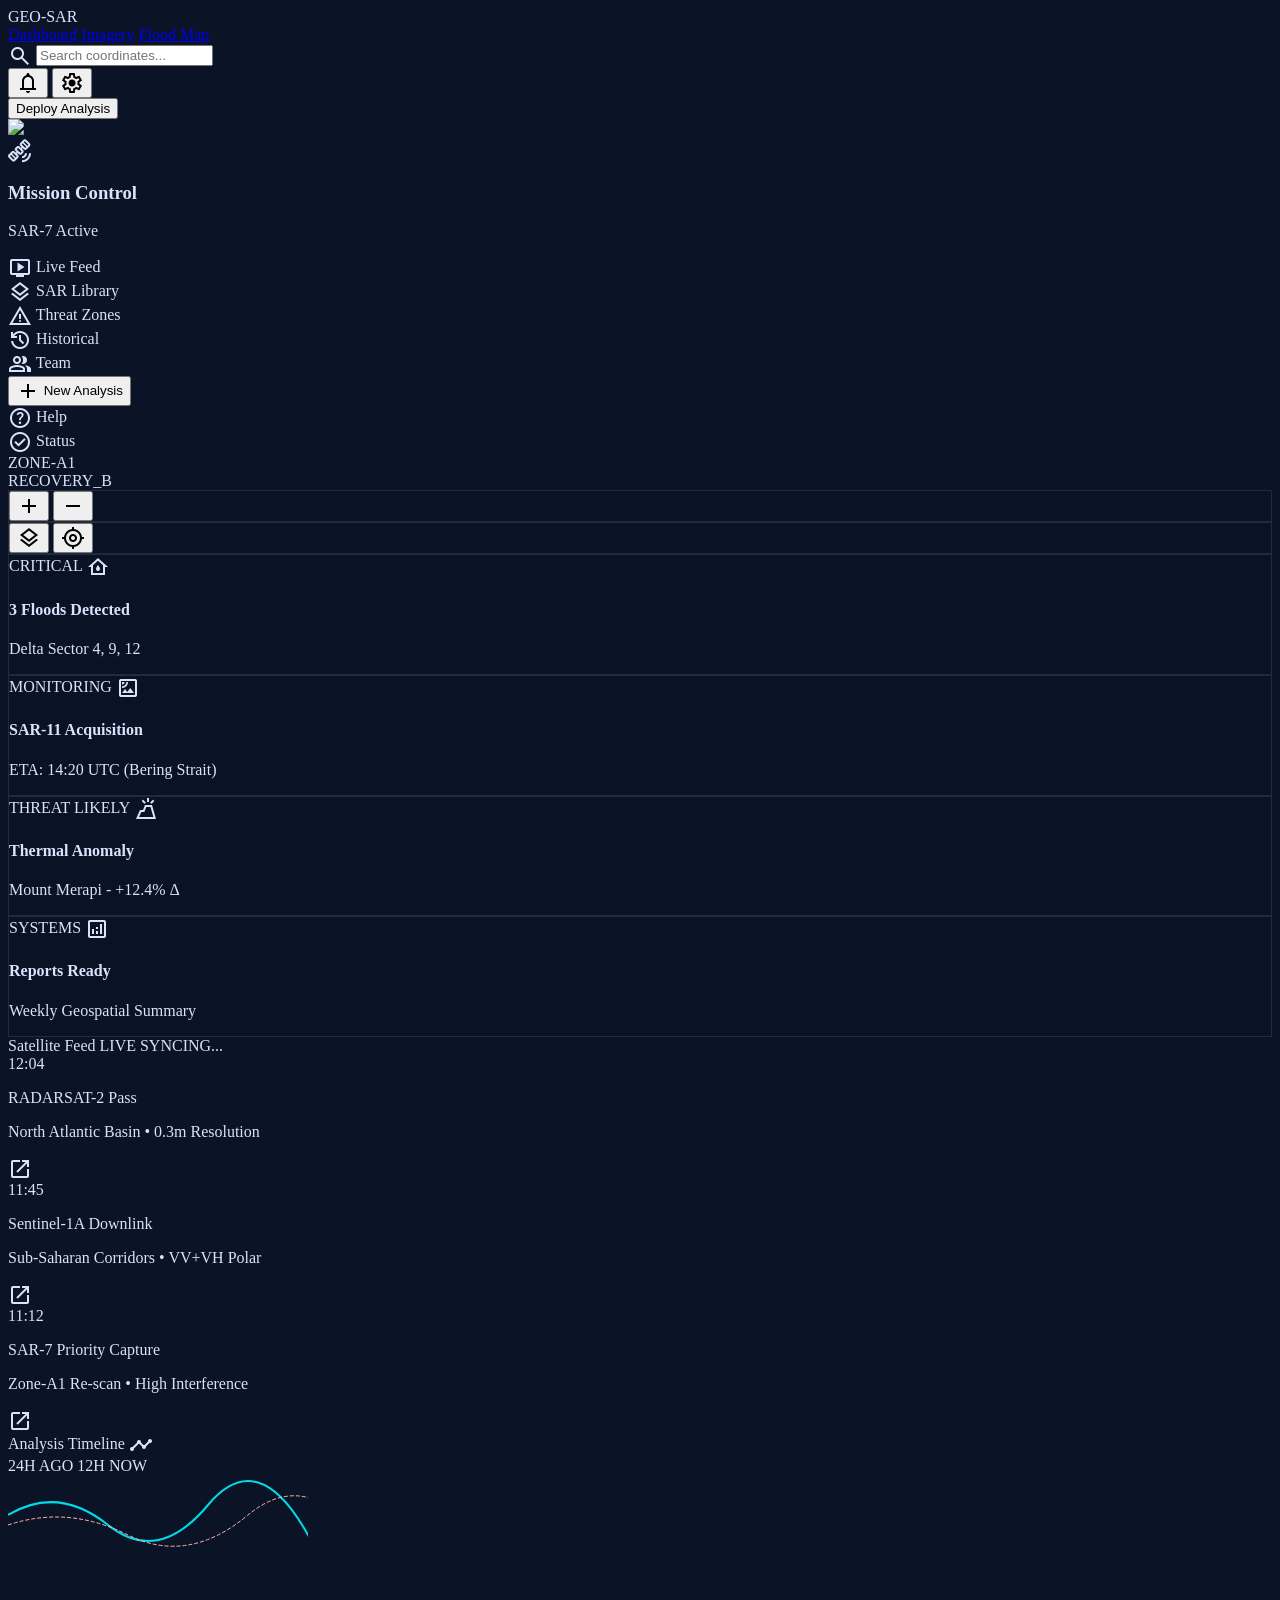
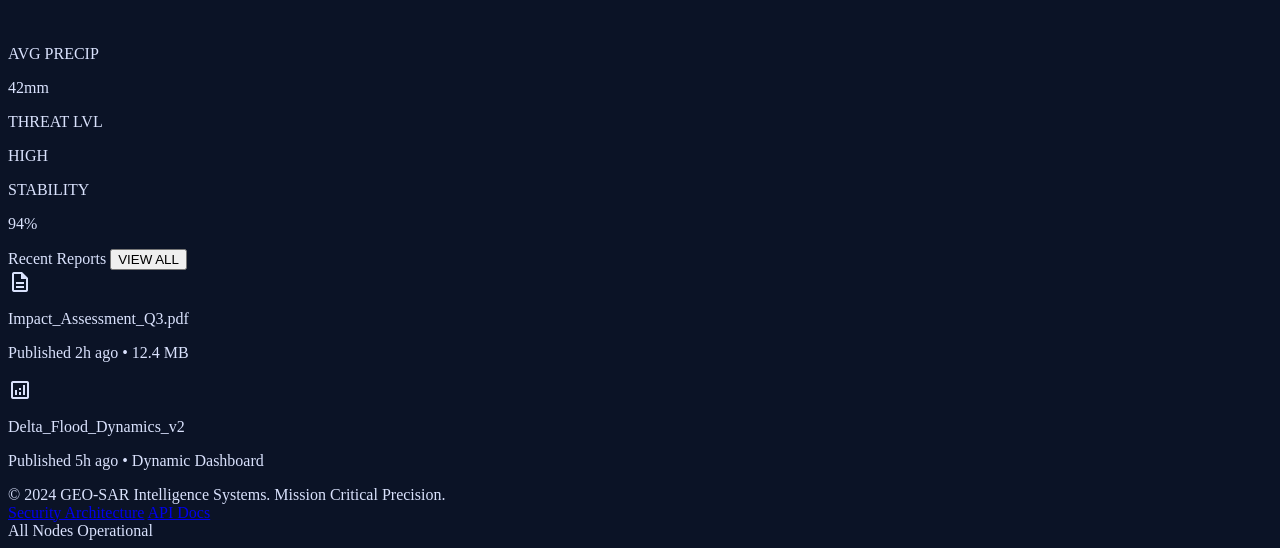
==== app/templates/dashboard.html @ bca03361 "frontend updated" ====
<!DOCTYPE html>

<html class="dark" lang="en"><head>
<meta charset="utf-8"/>
<meta content="width=device-width, initial-scale=1.0" name="viewport"/>
<title>GEO-SAR Intelligence Systems | Dashboard</title>
<script src="https://cdn.tailwindcss.com?plugins=forms,container-queries"></script>
<link href="https://fonts.googleapis.com/css2?family=Hanken+Grotesk:wght@400;500;600;700;800&amp;family=JetBrains+Mono:wght@400;500&amp;display=swap" rel="stylesheet"/>
<link href="https://fonts.googleapis.com/css2?family=Material+Symbols+Outlined:wght,FILL@100..700,0..1&amp;display=swap" rel="stylesheet"/>
<link href="https://fonts.googleapis.com/css2?family=Material+Symbols+Outlined:wght,FILL@100..700,0..1&amp;display=swap" rel="stylesheet"/>
<!-- Tailwind Configuration -->
<script id="tailwind-config">
      tailwind.config = {
        darkMode: "class",
        theme: {
          extend: {
            "colors": {
                    "surface-container-lowest": "#060e20",
                    "surface": "#0b1326",
                    "inverse-on-surface": "#283044",
                    "surface-container-high": "#222a3d",
                    "on-tertiary-container": "#9d4300",
                    "on-error": "#690005",
                    "tertiary-fixed": "#ffdbca",
                    "on-secondary-fixed": "#00201c",
                    "on-primary-fixed-variant": "#004f54",
                    "surface-container-highest": "#2d3449",
                    "outline-variant": "#3b494b",
                    "on-tertiary-fixed": "#341100",
                    "error": "#ffb4ab",
                    "on-background": "#dae2fd",
                    "error-container": "#93000a",
                    "secondary": "#4fdbc8",
                    "on-tertiary-fixed-variant": "#783200",
                    "on-secondary-fixed-variant": "#005048",
                    "primary-container": "#00f0ff",
                    "surface-tint": "#00dbe9",
                    "inverse-surface": "#dae2fd",
                    "tertiary-fixed-dim": "#ffb690",
                    "inverse-primary": "#006970",
                    "on-error-container": "#ffdad6",
                    "on-primary-container": "#006970",
                    "surface-container": "#171f33",
                    "outline": "#849495",
                    "on-secondary": "#003731",
                    "on-surface": "#dae2fd",
                    "on-primary": "#00363a",
                    "tertiary-container": "#ffcfb8",
                    "surface-container-low": "#131b2e",
                    "primary-fixed-dim": "#00dbe9",
                    "on-tertiary": "#552100",
                    "secondary-container": "#04b4a2",
                    "background": "#0b1326",
                    "primary": "#dbfcff",
                    "secondary-fixed-dim": "#4fdbc8",
                    "on-secondary-container": "#003f38",
                    "surface-dim": "#0b1326",
                    "on-surface-variant": "#b9cacb",
                    "tertiary": "#fff3ef",
                    "surface-bright": "#31394d",
                    "on-primary-fixed": "#002022",
                    "surface-variant": "#2d3449",
                    "secondary-fixed": "#71f8e4",
                    "primary-fixed": "#7df4ff"
            },
            "borderRadius": {
                    "DEFAULT": "0.125rem",
                    "lg": "0.25rem",
                    "xl": "0.5rem",
                    "full": "0.75rem"
            },
            "spacing": {
                    "gutter": "16px",
                    "base": "4px",
                    "xl": "64px",
                    "xs": "8px",
                    "sidebar-width": "320px",
                    "sm": "16px",
                    "md": "24px",
                    "lg": "40px"
            },
            "fontFamily": {
                    "headline-lg": ["Hanken Grotesk"],
                    "body-md": ["Hanken Grotesk"],
                    "label-sm": ["JetBrains Mono"],
                    "label-md": ["JetBrains Mono"],
                    "headline-md": ["Hanken Grotesk"],
                    "code-data": ["JetBrains Mono"],
                    "headline-lg-mobile": ["Hanken Grotesk"],
                    "body-lg": ["Hanken Grotesk"]
            },
            "fontSize": {
                    "headline-lg": ["40px", {"lineHeight": "48px", "letterSpacing": "-0.02em", "fontWeight": "700"}],
                    "body-md": ["16px", {"lineHeight": "24px", "fontWeight": "400"}],
                    "label-sm": ["12px", {"lineHeight": "16px", "fontWeight": "400"}],
                    "label-md": ["14px", {"lineHeight": "20px", "letterSpacing": "0.02em", "fontWeight": "500"}],
                    "headline-md": ["24px", {"lineHeight": "32px", "fontWeight": "600"}],
                    "code-data": ["13px", {"lineHeight": "18px", "fontWeight": "400"}],
                    "headline-lg-mobile": ["30px", {"lineHeight": "36px", "fontWeight": "700"}],
                    "body-lg": ["18px", {"lineHeight": "28px", "fontWeight": "400"}]
            }
          },
        },
      }
    </script>
<style>
        body {
            background-color: #0b1326;
            color: #dae2fd;
            -webkit-font-smoothing: antialiased;
        }
        .material-symbols-outlined {
            font-variation-settings: 'FILL' 0, 'wght' 400, 'GRAD' 0, 'opsz' 24;
            vertical-align: middle;
        }
        .custom-scrollbar::-webkit-scrollbar {
            width: 4px;
        }
        .custom-scrollbar::-webkit-scrollbar-track {
            background: rgba(255, 255, 255, 0.05);
        }
        .custom-scrollbar::-webkit-scrollbar-thumb {
            background: #00dbe9;
            border-radius: 2px;
        }
        .glass-overlay {
            backdrop-filter: blur(12px);
            background: rgba(11, 19, 38, 0.7);
            border: 1px solid rgba(255, 255, 255, 0.1);
        }
        .threat-pulse {
            animation: pulse-threat 2s infinite;
        }
        @keyframes pulse-threat {
            0% { box-shadow: 0 0 0 0 rgba(255, 180, 171, 0.4); }
            70% { box-shadow: 0 0 0 10px rgba(255, 180, 171, 0); }
            100% { box-shadow: 0 0 0 0 rgba(255, 180, 171, 0); }
        }
    </style>
</head>
<body class="font-body-md text-body-md overflow-hidden">
<!-- TopNavBar -->
<nav class="fixed top-0 w-full z-50 bg-surface-container-high shadow-sm border-b border-outline-variant flex justify-between items-center px-gutter h-16">
<div class="flex items-center gap-xl">
<span class="font-headline-lg text-headline-lg text-primary-fixed tracking-tight">GEO-SAR</span>
<div class="hidden md:flex gap-md items-center">
<a href="/dashboard">Dashboard</a>
<a href="/upload">Imagery</a>
<a href="/map">Flood Map</a>
</div>
</div>
<div class="flex items-center gap-md">
<div class="relative hidden lg:block">
<span class="absolute left-3 top-1/2 -translate-y-1/2 material-symbols-outlined text-outline">search</span>
<input class="bg-surface-container-lowest border border-outline-variant rounded-lg pl-10 pr-4 py-1.5 text-label-md font-label-md w-64 focus:outline-none focus:border-primary-fixed-dim transition-all" placeholder="Search coordinates..." type="text"/>
</div>
<div class="flex items-center gap-sm">
<button class="material-symbols-outlined text-on-surface-variant hover:text-primary transition-colors active:opacity-80">notifications</button>
<button class="material-symbols-outlined text-on-surface-variant hover:text-primary transition-colors active:opacity-80">settings</button>
</div>
<button class="bg-primary-container text-on-primary-container px-md py-2 rounded-lg font-label-md text-label-md font-bold transition-all active:scale-95">Deploy Analysis</button>
<div class="w-8 h-8 rounded-full overflow-hidden border border-outline">
<img class="w-full h-8 object-cover" data-alt="A professional analyst profile picture with a high-tech corporate aesthetic, featuring soft lighting and a blurred digital background of satellite imagery. The individual is wearing a dark, minimal professional attire, conveying expertise and precision in the geospatial intelligence field." src="https://lh3.googleusercontent.com/aida-public/[base64]"/>
</div>
</div>
</nav>
<!-- SideNavBar -->
<aside class="fixed left-0 top-16 h-[calc(100vh-64px)] w-sidebar-width bg-surface-container-low border-r border-outline-variant flex flex-col py-md px-sm z-40 hidden md:flex">
<div class="mb-lg">
<div class="flex items-center gap-sm mb-xs">
<div class="w-10 h-10 bg-secondary-container rounded flex items-center justify-center text-on-secondary-container">
<span class="material-symbols-outlined">satellite_alt</span>
</div>
<div>
<h3 class="font-headline-md text-headline-md text-primary leading-tight">Mission Control</h3>
<p class="font-label-sm text-label-sm text-secondary">SAR-7 Active</p>
</div>
</div>
</div>
<nav class="flex-1 flex flex-col gap-xs">
<div class="flex items-center gap-sm px-sm py-3 bg-secondary-container text-on-secondary-container border-l-4 border-secondary font-bold font-label-md text-label-md cursor-pointer transition-all active:scale-95">
<span class="material-symbols-outlined">live_tv</span>
<span>Live Feed</span>
</div>
<div class="flex items-center gap-sm px-sm py-3 text-on-surface-variant hover:bg-surface-variant/50 font-label-md text-label-md cursor-pointer transition-all active:scale-95">
<span class="material-symbols-outlined">layers</span>
<span>SAR Library</span>
</div>
<div class="flex items-center gap-sm px-sm py-3 text-on-surface-variant hover:bg-surface-variant/50 font-label-md text-label-md cursor-pointer transition-all active:scale-95">
<span class="material-symbols-outlined">warning</span>
<span>Threat Zones</span>
</div>
<div class="flex items-center gap-sm px-sm py-3 text-on-surface-variant hover:bg-surface-variant/50 font-label-md text-label-md cursor-pointer transition-all active:scale-95">
<span class="material-symbols-outlined">history</span>
<span>Historical</span>
</div>
<div class="flex items-center gap-sm px-sm py-3 text-on-surface-variant hover:bg-surface-variant/50 font-label-md text-label-md cursor-pointer transition-all active:scale-95">
<span class="material-symbols-outlined">group</span>
<span>Team</span>
</div>
</nav>
<div class="mt-auto flex flex-col gap-xs">
<button class="bg-surface-container-highest text-on-surface px-sm py-3 rounded-lg flex items-center justify-center gap-sm font-label-md text-label-md mb-md border border-outline-variant hover:bg-surface-bright transition-all">
<span class="material-symbols-outlined">add</span>
<span>New Analysis</span>
</button>
<div class="flex items-center gap-sm px-sm py-2 text-on-surface-variant hover:bg-surface-variant/50 font-label-md text-label-md cursor-pointer transition-all">
<span class="material-symbols-outlined">help</span>
<span>Help</span>
</div>
<div class="flex items-center gap-sm px-sm py-2 text-on-surface-variant hover:bg-surface-variant/50 font-label-md text-label-md cursor-pointer transition-all">
<span class="material-symbols-outlined">check_circle</span>
<span>Status</span>
</div>
</div>
</aside>
<!-- Main Content Area -->
<main class="fixed left-0 md:left-sidebar-width right-0 top-16 bottom-0 overflow-hidden bg-surface flex flex-col">
<!-- Viewport Filling Map Area -->
<div class="relative flex-1 bg-surface-container-lowest">
<div class="absolute inset-0 z-0">
<div class="w-full h-full bg-cover bg-center grayscale opacity-60" data-alt="A high-resolution satellite imagery map of a coastal region at night, with luminous radar overlays highlighting flood-prone areas in shades of neon cyan and tactical orange. The image has a dark, atmospheric tech-noir aesthetic, showing detailed topography and urban grid patterns beneath semi-transparent data layers." style="background-image: url('https://lh3.googleusercontent.com/aida-public/[base64]')"></div>
<!-- Mock Map Overlays -->
<div class="absolute top-1/4 left-1/3 w-24 h-24 bg-error/20 rounded-full border-2 border-error threat-pulse flex items-center justify-center">
<span class="text-error font-code-data text-label-sm bg-background/80 px-1">ZONE-A1</span>
</div>
<div class="absolute top-1/2 right-1/4 w-32 h-32 bg-secondary/10 rounded-full border-2 border-secondary flex items-center justify-center">
<span class="text-secondary font-code-data text-label-sm bg-background/80 px-1">RECOVERY_B</span>
</div>
</div>
<!-- Floating Map Controls -->
<div class="absolute right-gutter top-gutter flex flex-col gap-2 z-10">
<div class="glass-overlay rounded-lg flex flex-col">
<button class="p-3 text-on-surface-variant hover:text-primary transition-colors border-b border-outline-variant"><span class="material-symbols-outlined">add</span></button>
<button class="p-3 text-on-surface-variant hover:text-primary transition-colors"><span class="material-symbols-outlined">remove</span></button>
</div>
<div class="glass-overlay rounded-lg flex flex-col">
<button class="p-3 text-on-surface-variant hover:text-primary transition-colors border-b border-outline-variant"><span class="material-symbols-outlined">layers</span></button>
<button class="p-3 text-on-surface-variant hover:text-primary transition-colors"><span class="material-symbols-outlined">my_location</span></button>
</div>
</div>
<!-- Critical Alerts Overlay (Bento Cards) -->
<div class="absolute bottom-gutter left-gutter right-gutter grid grid-cols-1 md:grid-cols-4 gap-sm z-10">
<!-- Alert Card 1 -->
<div class="glass-overlay p-md rounded-lg flex flex-col justify-between h-32 hover:border-primary/50 transition-all cursor-pointer">
<div class="flex justify-between items-start">
<span class="font-label-sm text-label-sm text-error bg-error/10 px-2 py-0.5 rounded border border-error/20">CRITICAL</span>
<span class="material-symbols-outlined text-on-surface-variant">water_damage</span>
</div>
<div>
<h4 class="font-headline-md text-headline-md text-primary leading-tight">3 Floods Detected</h4>
<p class="font-label-sm text-label-sm text-on-surface-variant">Delta Sector 4, 9, 12</p>
</div>
</div>
<!-- Alert Card 2 -->
<div class="glass-overlay p-md rounded-lg flex flex-col justify-between h-32 hover:border-primary/50 transition-all cursor-pointer">
<div class="flex justify-between items-start">
<span class="font-label-sm text-label-sm text-secondary bg-secondary/10 px-2 py-0.5 rounded border border-secondary/20">MONITORING</span>
<span class="material-symbols-outlined text-on-surface-variant">satellite</span>
</div>
<div>
<h4 class="font-headline-md text-headline-md text-primary leading-tight">SAR-11 Acquisition</h4>
<p class="font-label-sm text-label-sm text-on-surface-variant">ETA: 14:20 UTC (Bering Strait)</p>
</div>
</div>
<!-- Alert Card 3 -->
<div class="glass-overlay p-md rounded-lg flex flex-col justify-between h-32 hover:border-primary/50 transition-all cursor-pointer">
<div class="flex justify-between items-start">
<span class="font-label-sm text-label-sm text-tertiary-fixed-dim bg-tertiary/10 px-2 py-0.5 rounded border border-tertiary/20">THREAT LIKELY</span>
<span class="material-symbols-outlined text-on-surface-variant">volcano</span>
</div>
<div>
<h4 class="font-headline-md text-headline-md text-primary leading-tight">Thermal Anomaly</h4>
<p class="font-label-sm text-label-sm text-on-surface-variant">Mount Merapi - +12.4% Δ</p>
</div>
</div>
<!-- Alert Card 4 -->
<div class="glass-overlay p-md rounded-lg flex flex-col justify-between h-32 hover:border-primary/50 transition-all cursor-pointer bg-primary-container/5">
<div class="flex justify-between items-start">
<span class="font-label-sm text-label-sm text-primary bg-primary/10 px-2 py-0.5 rounded border border-primary/20">SYSTEMS</span>
<span class="material-symbols-outlined text-on-surface-variant">analytics</span>
</div>
<div>
<h4 class="font-headline-md text-headline-md text-primary leading-tight">Reports Ready</h4>
<p class="font-label-sm text-label-sm text-on-surface-variant">Weekly Geospatial Summary</p>
</div>
</div>
</div>
</div>
<!-- Data Feed Panels (Bottom Section) -->
<div class="h-64 border-t border-outline-variant grid grid-cols-1 lg:grid-cols-3 gap-0 divide-x divide-outline-variant bg-surface-container-lowest">
<!-- Latest Satellite Passes Feed -->
<div class="flex flex-col h-full overflow-hidden">
<div class="px-gutter py-2 bg-surface-container border-b border-outline-variant flex justify-between items-center">
<span class="font-label-md text-label-md text-on-surface uppercase tracking-wider">Satellite Feed</span>
<span class="text-secondary font-code-data text-[10px]">LIVE SYNCING...</span>
</div>
<div class="flex-1 overflow-y-auto custom-scrollbar p-sm space-y-2">
<div class="flex items-center gap-md p-2 hover:bg-surface-variant/20 rounded transition-colors group">
<span class="font-code-data text-label-sm text-outline">12:04</span>
<span class="w-2 h-2 rounded-full bg-secondary"></span>
<div class="flex-1">
<p class="font-label-md text-label-md text-on-surface">RADARSAT-2 Pass</p>
<p class="text-[11px] text-on-surface-variant">North Atlantic Basin • 0.3m Resolution</p>
</div>
<span class="material-symbols-outlined text-outline group-hover:text-primary text-sm">open_in_new</span>
</div>
<div class="flex items-center gap-md p-2 hover:bg-surface-variant/20 rounded transition-colors group">
<span class="font-code-data text-label-sm text-outline">11:45</span>
<span class="w-2 h-2 rounded-full bg-outline"></span>
<div class="flex-1">
<p class="font-label-md text-label-md text-on-surface">Sentinel-1A Downlink</p>
<p class="text-[11px] text-on-surface-variant">Sub-Saharan Corridors • VV+VH Polar</p>
</div>
<span class="material-symbols-outlined text-outline group-hover:text-primary text-sm">open_in_new</span>
</div>
<div class="flex items-center gap-md p-2 hover:bg-surface-variant/20 rounded transition-colors group">
<span class="font-code-data text-label-sm text-outline">11:12</span>
<span class="w-2 h-2 rounded-full bg-error"></span>
<div class="flex-1">
<p class="font-label-md text-label-md text-on-surface">SAR-7 Priority Capture</p>
<p class="text-[11px] text-on-surface-variant">Zone-A1 Re-scan • High Interference</p>
</div>
<span class="material-symbols-outlined text-outline group-hover:text-primary text-sm">open_in_new</span>
</div>
</div>
</div>
<!-- Historical SAR Timeline -->
<div class="flex flex-col h-full overflow-hidden">
<div class="px-gutter py-2 bg-surface-container border-b border-outline-variant flex justify-between items-center">
<span class="font-label-md text-label-md text-on-surface uppercase tracking-wider">Analysis Timeline</span>
<span class="material-symbols-outlined text-on-surface-variant text-sm">timeline</span>
</div>
<div class="flex-1 p-sm flex flex-col justify-center">
<div class="h-24 w-full bg-surface-container relative rounded-lg border border-outline-variant overflow-hidden">
<!-- Custom Timeline Scrubber Visualization -->
<div class="absolute bottom-0 left-0 w-full h-8 bg-surface-container-highest/50 flex justify-between px-2 items-center">
<span class="font-code-data text-[10px] text-outline">24H AGO</span>
<span class="font-code-data text-[10px] text-outline">12H</span>
<span class="font-code-data text-[10px] text-primary">NOW</span>
</div>
<!-- Mock Sparkline -->
<svg class="absolute inset-0 w-full h-16 pointer-events-none" preserveaspectratio="none">
<path d="M0,40 Q50,10 100,50 T200,30 T300,60 T400,20 T500,45" fill="none" stroke="#00dbe9" stroke-width="2"></path>
<path d="M0,50 Q60,30 120,60 T240,40 T360,70 T480,30 T600,55" fill="none" stroke="#ffb4ab" stroke-dasharray="4,2" stroke-width="1"></path>
</svg>
<div class="absolute top-0 left-3/4 h-full w-[2px] bg-primary shadow-[0_0_8px_#00dbe9] z-10"></div>
</div>
<div class="mt-xs grid grid-cols-3 gap-xs">
<div class="text-center bg-surface-variant/30 p-1.5 rounded">
<p class="text-[10px] text-on-surface-variant font-label-sm">AVG PRECIP</p>
<p class="font-code-data text-label-md text-secondary">42mm</p>
</div>
<div class="text-center bg-surface-variant/30 p-1.5 rounded">
<p class="text-[10px] text-on-surface-variant font-label-sm">THREAT LVL</p>
<p class="font-code-data text-label-md text-error">HIGH</p>
</div>
<div class="text-center bg-surface-variant/30 p-1.5 rounded">
<p class="text-[10px] text-on-surface-variant font-label-sm">STABILITY</p>
<p class="font-code-data text-label-md text-primary">94%</p>
</div>
</div>
</div>
</div>
<!-- Quick Access Reports -->
<div class="flex flex-col h-full overflow-hidden">
<div class="px-gutter py-2 bg-surface-container border-b border-outline-variant flex justify-between items-center">
<span class="font-label-md text-label-md text-on-surface uppercase tracking-wider">Recent Reports</span>
<button class="text-primary text-[11px] font-label-sm hover:underline">VIEW ALL</button>
</div>
<div class="flex-1 p-sm space-y-sm">
<div class="flex items-start gap-sm p-3 bg-surface-container-high rounded border border-outline-variant hover:border-primary/40 transition-all cursor-pointer">
<div class="w-10 h-10 bg-primary/10 rounded flex items-center justify-center text-primary shrink-0">
<span class="material-symbols-outlined">description</span>
</div>
<div>
<p class="font-label-md text-label-md text-on-surface">Impact_Assessment_Q3.pdf</p>
<p class="text-[11px] text-on-surface-variant">Published 2h ago • 12.4 MB</p>
</div>
</div>
<div class="flex items-start gap-sm p-3 bg-surface-container-high rounded border border-outline-variant hover:border-primary/40 transition-all cursor-pointer">
<div class="w-10 h-10 bg-secondary/10 rounded flex items-center justify-center text-secondary shrink-0">
<span class="material-symbols-outlined">analytics</span>
</div>
<div>
<p class="font-label-md text-label-md text-on-surface">Delta_Flood_Dynamics_v2</p>
<p class="text-[11px] text-on-surface-variant">Published 5h ago • Dynamic Dashboard</p>
</div>
</div>
</div>
</div>
</div>
</main>
<!-- Footer -->
<footer class="fixed bottom-0 w-full z-50 bg-surface-container-lowest border-t border-outline-variant h-10 flex items-center px-gutter text-on-surface-variant">
<div class="flex justify-between w-full max-w-7xl mx-auto items-center">
<span class="font-label-sm text-label-sm">© 2024 GEO-SAR Intelligence Systems. Mission Critical Precision.</span>
<div class="flex gap-md">
<a class="font-label-sm text-label-sm hover:text-secondary transition-opacity" href="#">Security Architecture</a>
<a class="font-label-sm text-label-sm hover:text-secondary transition-opacity" href="#">API Docs</a>
<div class="flex items-center gap-xs ml-md">
<span class="w-2 h-2 rounded-full bg-secondary animate-pulse"></span>
<span class="font-label-sm text-label-sm text-on-surface">All Nodes Operational</span>
</div>
</div>
</div>
</footer>
<script>
        // Micro-interactions and real-time feel
        setInterval(() => {
            const timeElements = document.querySelectorAll('.font-code-data');
            // This would normally update timestamps or live data
        }, 30000);

        // Simple pulse animation trigger for threat zones
        document.addEventListener('DOMContentLoaded', () => {
            console.log("GEO-SAR Intelligence Dashboard Initialized.");
        });
    </script>
</body></html>
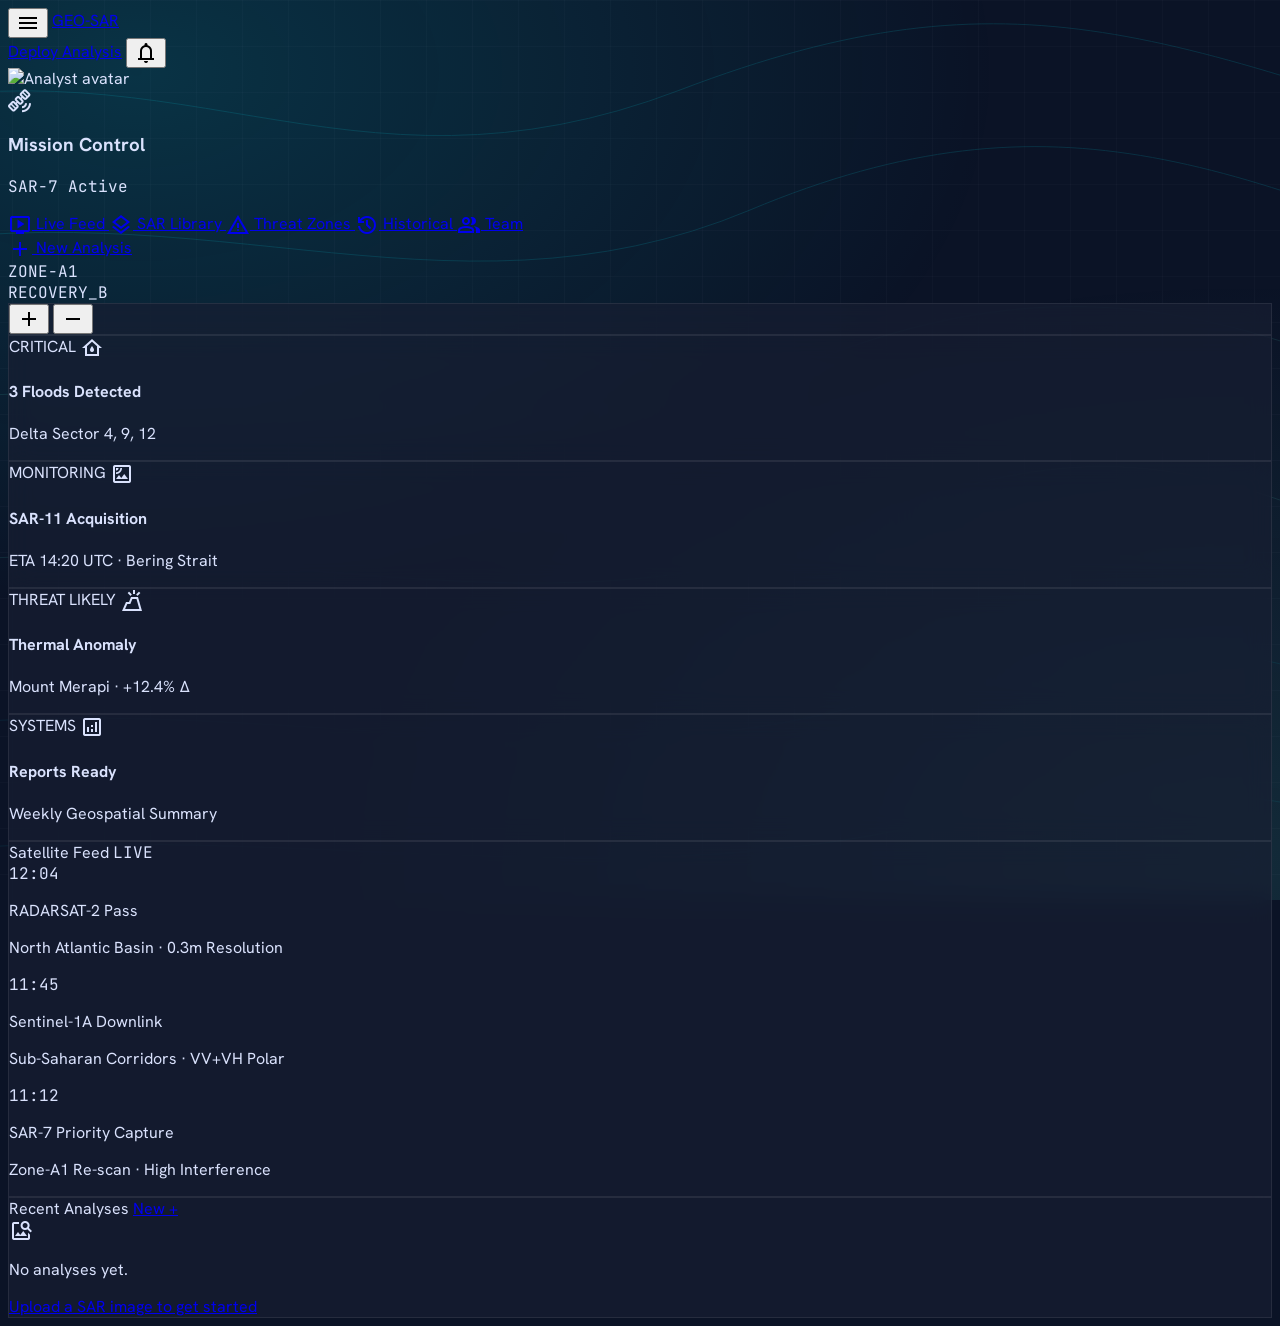
==== commit 6fde0572: "updated working frontend" ====
--- a/app/templates/dashboard.html
+++ b/app/templates/dashboard.html
@@ -1,420 +1,265 @@
 <!DOCTYPE html>
-
-<html class="dark" lang="en"><head>
+<html class="dark" lang="en">
+<head>
 <meta charset="utf-8"/>
 <meta content="width=device-width, initial-scale=1.0" name="viewport"/>
-<title>GEO-SAR Intelligence Systems | Dashboard</title>
-<script src="https://cdn.tailwindcss.com?plugins=forms,container-queries"></script>
-<link href="https://fonts.googleapis.com/css2?family=Hanken+Grotesk:wght@400;500;600;700;800&amp;family=JetBrains+Mono:wght@400;500&amp;display=swap" rel="stylesheet"/>
-<link href="https://fonts.googleapis.com/css2?family=Material+Symbols+Outlined:wght,FILL@100..700,0..1&amp;display=swap" rel="stylesheet"/>
-<link href="https://fonts.googleapis.com/css2?family=Material+Symbols+Outlined:wght,FILL@100..700,0..1&amp;display=swap" rel="stylesheet"/>
-<!-- Tailwind Configuration -->
-<script id="tailwind-config">
-      tailwind.config = {
-        darkMode: "class",
-        theme: {
-          extend: {
-            "colors": {
-                    "surface-container-lowest": "#060e20",
-                    "surface": "#0b1326",
-                    "inverse-on-surface": "#283044",
-                    "surface-container-high": "#222a3d",
-                    "on-tertiary-container": "#9d4300",
-                    "on-error": "#690005",
-                    "tertiary-fixed": "#ffdbca",
-                    "on-secondary-fixed": "#00201c",
-                    "on-primary-fixed-variant": "#004f54",
-                    "surface-container-highest": "#2d3449",
-                    "outline-variant": "#3b494b",
-                    "on-tertiary-fixed": "#341100",
-                    "error": "#ffb4ab",
-                    "on-background": "#dae2fd",
-                    "error-container": "#93000a",
-                    "secondary": "#4fdbc8",
-                    "on-tertiary-fixed-variant": "#783200",
-                    "on-secondary-fixed-variant": "#005048",
-                    "primary-container": "#00f0ff",
-                    "surface-tint": "#00dbe9",
-                    "inverse-surface": "#dae2fd",
-                    "tertiary-fixed-dim": "#ffb690",
-                    "inverse-primary": "#006970",
-                    "on-error-container": "#ffdad6",
-                    "on-primary-container": "#006970",
-                    "surface-container": "#171f33",
-                    "outline": "#849495",
-                    "on-secondary": "#003731",
-                    "on-surface": "#dae2fd",
-                    "on-primary": "#00363a",
-                    "tertiary-container": "#ffcfb8",
-                    "surface-container-low": "#131b2e",
-                    "primary-fixed-dim": "#00dbe9",
-                    "on-tertiary": "#552100",
-                    "secondary-container": "#04b4a2",
-                    "background": "#0b1326",
-                    "primary": "#dbfcff",
-                    "secondary-fixed-dim": "#4fdbc8",
-                    "on-secondary-container": "#003f38",
-                    "surface-dim": "#0b1326",
-                    "on-surface-variant": "#b9cacb",
-                    "tertiary": "#fff3ef",
-                    "surface-bright": "#31394d",
-                    "on-primary-fixed": "#002022",
-                    "surface-variant": "#2d3449",
-                    "secondary-fixed": "#71f8e4",
-                    "primary-fixed": "#7df4ff"
-            },
-            "borderRadius": {
-                    "DEFAULT": "0.125rem",
-                    "lg": "0.25rem",
-                    "xl": "0.5rem",
-                    "full": "0.75rem"
-            },
-            "spacing": {
-                    "gutter": "16px",
-                    "base": "4px",
-                    "xl": "64px",
-                    "xs": "8px",
-                    "sidebar-width": "320px",
-                    "sm": "16px",
-                    "md": "24px",
-                    "lg": "40px"
-            },
-            "fontFamily": {
-                    "headline-lg": ["Hanken Grotesk"],
-                    "body-md": ["Hanken Grotesk"],
-                    "label-sm": ["JetBrains Mono"],
-                    "label-md": ["JetBrains Mono"],
-                    "headline-md": ["Hanken Grotesk"],
-                    "code-data": ["JetBrains Mono"],
-                    "headline-lg-mobile": ["Hanken Grotesk"],
-                    "body-lg": ["Hanken Grotesk"]
-            },
-            "fontSize": {
-                    "headline-lg": ["40px", {"lineHeight": "48px", "letterSpacing": "-0.02em", "fontWeight": "700"}],
-                    "body-md": ["16px", {"lineHeight": "24px", "fontWeight": "400"}],
-                    "label-sm": ["12px", {"lineHeight": "16px", "fontWeight": "400"}],
-                    "label-md": ["14px", {"lineHeight": "20px", "letterSpacing": "0.02em", "fontWeight": "500"}],
-                    "headline-md": ["24px", {"lineHeight": "32px", "fontWeight": "600"}],
-                    "code-data": ["13px", {"lineHeight": "18px", "fontWeight": "400"}],
-                    "headline-lg-mobile": ["30px", {"lineHeight": "36px", "fontWeight": "700"}],
-                    "body-lg": ["18px", {"lineHeight": "28px", "fontWeight": "400"}]
-            }
-          },
-        },
-      }
-    </script>
+<title>GEO-SAR | Dashboard</title>
+<script src="https://cdn.tailwindcss.com"></script>
+<link href="https://fonts.googleapis.com/css2?family=Hanken+Grotesk:wght@400;500;600;700;800&family=JetBrains+Mono:wght@400;500&display=swap" rel="stylesheet"/>
+<link href="https://fonts.googleapis.com/css2?family=Material+Symbols+Outlined:wght,FILL@100..700,0..1&display=swap" rel="stylesheet"/>
 <style>
-        body {
-            background-color: #0b1326;
-            color: #dae2fd;
-            -webkit-font-smoothing: antialiased;
-        }
-        .material-symbols-outlined {
-            font-variation-settings: 'FILL' 0, 'wght' 400, 'GRAD' 0, 'opsz' 24;
-            vertical-align: middle;
-        }
-        .custom-scrollbar::-webkit-scrollbar {
-            width: 4px;
-        }
-        .custom-scrollbar::-webkit-scrollbar-track {
-            background: rgba(255, 255, 255, 0.05);
-        }
-        .custom-scrollbar::-webkit-scrollbar-thumb {
-            background: #00dbe9;
-            border-radius: 2px;
-        }
-        .glass-overlay {
-            backdrop-filter: blur(12px);
-            background: rgba(11, 19, 38, 0.7);
-            border: 1px solid rgba(255, 255, 255, 0.1);
-        }
-        .threat-pulse {
-            animation: pulse-threat 2s infinite;
-        }
-        @keyframes pulse-threat {
-            0% { box-shadow: 0 0 0 0 rgba(255, 180, 171, 0.4); }
-            70% { box-shadow: 0 0 0 10px rgba(255, 180, 171, 0); }
-            100% { box-shadow: 0 0 0 0 rgba(255, 180, 171, 0); }
-        }
-    </style>
+  :root{
+    --surface-lowest:#060e20; --surface:#0b1326; --surface-low:#131b2e;
+    --surface-container:#171f33; --surface-high:#222a3d; --surface-highest:#2d3449;
+    --outline:#849495; --outline-variant:#3b494b;
+    --on-surface:#dae2fd; --on-surface-variant:#b9cacb;
+    --primary:#dbfcff; --primary-container:#00f0ff; --primary-fixed:#7df4ff; --primary-fixed-dim:#00dbe9;
+    --on-primary-container:#006970;
+    --secondary:#4fdbc8; --secondary-container:#04b4a2; --on-secondary-container:#003f38;
+    --error:#ffb4ab;
+  }
+  * { font-family:'Hanken Grotesk',sans-serif; }
+  body{ background:var(--surface); color:var(--on-surface); }
+  .mono{ font-family:'JetBrains Mono',monospace; }
+  .material-symbols-outlined{ font-variation-settings:'FILL' 0,'wght' 400; vertical-align:middle; }
+  .glass{ background:rgba(23,31,51,.7); backdrop-filter:blur(12px); border:1px solid rgba(255,255,255,.08); }
+  .custom-scrollbar::-webkit-scrollbar{ height:6px; width:6px; }
+  .custom-scrollbar::-webkit-scrollbar-thumb{ background:var(--primary-fixed-dim); border-radius:4px; }
+  .threat-pulse{ animation:pulse-threat 2s infinite; }
+  @keyframes pulse-threat{ 0%{box-shadow:0 0 0 0 rgba(255,180,171,.4)} 70%{box-shadow:0 0 0 10px rgba(255,180,171,0)} 100%{box-shadow:0 0 0 0 rgba(255,180,171,0)} }
+  #sidebar{ transition:transform .2s ease; }
+  @media (max-width:767px){ #sidebar{ transform:translateX(-100%); } #sidebar.open{ transform:translateX(0); } }
+  .map-backdrop{ position:fixed; inset:0; z-index:-1; pointer-events:none; overflow:hidden; }
+  .map-backdrop svg{ width:100%; height:100%; display:block; }
+</style>
 </head>
-<body class="font-body-md text-body-md overflow-hidden">
-<!-- TopNavBar -->
-<nav class="fixed top-0 w-full z-50 bg-surface-container-high shadow-sm border-b border-outline-variant flex justify-between items-center px-gutter h-16">
-<div class="flex items-center gap-xl">
-<span class="font-headline-lg text-headline-lg text-primary-fixed tracking-tight">GEO-SAR</span>
-<div class="hidden md:flex gap-md items-center">
-<a href="/dashboard">Dashboard</a>
-<a href="/upload">Imagery</a>
-<a href="/map">Flood Map</a>
+<body class="min-h-screen">
+<!-- Shared elegant topographic map backdrop -->
+<div class="map-backdrop" aria-hidden="true">
+  <svg viewBox="0 0 1440 900" preserveAspectRatio="xMidYMid slice" xmlns="http://www.w3.org/2000/svg">
+    <defs>
+      <radialGradient id="glowA" cx="15%" cy="8%" r="60%">
+        <stop offset="0%" stop-color="#00dbe9" stop-opacity="0.16"/>
+        <stop offset="100%" stop-color="#00dbe9" stop-opacity="0"/>
+      </radialGradient>
+      <radialGradient id="glowB" cx="92%" cy="96%" r="65%">
+        <stop offset="0%" stop-color="#4fdbc8" stop-opacity="0.12"/>
+        <stop offset="100%" stop-color="#4fdbc8" stop-opacity="0"/>
+      </radialGradient>
+      <pattern id="mapGrid" width="46" height="46" patternUnits="userSpaceOnUse">
+        <path d="M 46 0 L 0 0 0 46" fill="none" stroke="#849495" stroke-width="0.5" opacity="0.14"/>
+      </pattern>
+    </defs>
+    <rect width="1440" height="900" fill="url(#mapGrid)"/>
+    <rect width="1440" height="900" fill="url(#glowA)"/>
+    <rect width="1440" height="900" fill="url(#glowB)"/>
+    <g fill="none" stroke="#00dbe9" stroke-width="1" opacity="0.14">
+      <path d="M-100,120 C 250,20 420,220 760,90 S 1250,40 1650,170"/>
+      <path d="M-100,260 C 260,170 520,340 830,210 S 1320,170 1650,300"/>
+    </g>
+    <g fill="none" stroke="#4fdbc8" stroke-width="1" opacity="0.11">
+      <path d="M-100,420 C 300,330 560,500 870,370 S 1360,330 1650,460"/>
+      <path d="M-100,580 C 260,500 610,660 920,530 S 1330,490 1650,620"/>
+    </g>
+    <g fill="none" stroke="#00dbe9" stroke-width="1" opacity="0.08">
+      <path d="M-100,740 C 300,670 620,800 960,700 S 1360,660 1650,770"/>
+      <path d="M-100,860 C 320,810 640,900 980,830 S 1370,800 1650,880"/>
+    </g>
+  </svg>
 </div>
-</div>
-<div class="flex items-center gap-md">
-<div class="relative hidden lg:block">
-<span class="absolute left-3 top-1/2 -translate-y-1/2 material-symbols-outlined text-outline">search</span>
-<input class="bg-surface-container-lowest border border-outline-variant rounded-lg pl-10 pr-4 py-1.5 text-label-md font-label-md w-64 focus:outline-none focus:border-primary-fixed-dim transition-all" placeholder="Search coordinates..." type="text"/>
-</div>
-<div class="flex items-center gap-sm">
-<button class="material-symbols-outlined text-on-surface-variant hover:text-primary transition-colors active:opacity-80">notifications</button>
-<button class="material-symbols-outlined text-on-surface-variant hover:text-primary transition-colors active:opacity-80">settings</button>
-</div>
-<button class="bg-primary-container text-on-primary-container px-md py-2 rounded-lg font-label-md text-label-md font-bold transition-all active:scale-95">Deploy Analysis</button>
-<div class="w-8 h-8 rounded-full overflow-hidden border border-outline">
-<img class="w-full h-8 object-cover" data-alt="A professional analyst profile picture with a high-tech corporate aesthetic, featuring soft lighting and a blurred digital background of satellite imagery. The individual is wearing a dark, minimal professional attire, conveying expertise and precision in the geospatial intelligence field." src="https://lh3.googleusercontent.com/aida-public/[base64]"/>
-</div>
-</div>
-</nav>
-<!-- SideNavBar -->
-<aside class="fixed left-0 top-16 h-[calc(100vh-64px)] w-sidebar-width bg-surface-container-low border-r border-outline-variant flex flex-col py-md px-sm z-40 hidden md:flex">
-<div class="mb-lg">
-<div class="flex items-center gap-sm mb-xs">
-<div class="w-10 h-10 bg-secondary-container rounded flex items-center justify-center text-on-secondary-container">
-<span class="material-symbols-outlined">satellite_alt</span>
-</div>
-<div>
-<h3 class="font-headline-md text-headline-md text-primary leading-tight">Mission Control</h3>
-<p class="font-label-sm text-label-sm text-secondary">SAR-7 Active</p>
-</div>
-</div>
-</div>
-<nav class="flex-1 flex flex-col gap-xs">
-<div class="flex items-center gap-sm px-sm py-3 bg-secondary-container text-on-secondary-container border-l-4 border-secondary font-bold font-label-md text-label-md cursor-pointer transition-all active:scale-95">
-<span class="material-symbols-outlined">live_tv</span>
-<span>Live Feed</span>
-</div>
-<div class="flex items-center gap-sm px-sm py-3 text-on-surface-variant hover:bg-surface-variant/50 font-label-md text-label-md cursor-pointer transition-all active:scale-95">
-<span class="material-symbols-outlined">layers</span>
-<span>SAR Library</span>
-</div>
-<div class="flex items-center gap-sm px-sm py-3 text-on-surface-variant hover:bg-surface-variant/50 font-label-md text-label-md cursor-pointer transition-all active:scale-95">
-<span class="material-symbols-outlined">warning</span>
-<span>Threat Zones</span>
-</div>
-<div class="flex items-center gap-sm px-sm py-3 text-on-surface-variant hover:bg-surface-variant/50 font-label-md text-label-md cursor-pointer transition-all active:scale-95">
-<span class="material-symbols-outlined">history</span>
-<span>Historical</span>
-</div>
-<div class="flex items-center gap-sm px-sm py-3 text-on-surface-variant hover:bg-surface-variant/50 font-label-md text-label-md cursor-pointer transition-all active:scale-95">
-<span class="material-symbols-outlined">group</span>
-<span>Team</span>
-</div>
-</nav>
-<div class="mt-auto flex flex-col gap-xs">
-<button class="bg-surface-container-highest text-on-surface px-sm py-3 rounded-lg flex items-center justify-center gap-sm font-label-md text-label-md mb-md border border-outline-variant hover:bg-surface-bright transition-all">
-<span class="material-symbols-outlined">add</span>
-<span>New Analysis</span>
-</button>
-<div class="flex items-center gap-sm px-sm py-2 text-on-surface-variant hover:bg-surface-variant/50 font-label-md text-label-md cursor-pointer transition-all">
-<span class="material-symbols-outlined">help</span>
-<span>Help</span>
-</div>
-<div class="flex items-center gap-sm px-sm py-2 text-on-surface-variant hover:bg-surface-variant/50 font-label-md text-label-md cursor-pointer transition-all">
-<span class="material-symbols-outlined">check_circle</span>
-<span>Status</span>
-</div>
-</div>
+
+<!-- Nav -->
+<header class="fixed top-0 inset-x-0 z-50 h-16 border-b border-[var(--outline-variant)] bg-[var(--surface-high)] flex items-center justify-between px-4 sm:px-6">
+  <div class="flex items-center gap-4">
+    <button id="menuBtn" class="md:hidden p-2 -ml-2 text-[var(--on-surface-variant)]" aria-label="Toggle menu">
+      <span class="material-symbols-outlined">menu</span>
+    </button>
+    <a href="/" class="text-xl sm:text-2xl font-extrabold tracking-tight text-[var(--primary-fixed)]">GEO-SAR</a>
+  </div>
+  <div class="flex items-center gap-3">
+    <a href="/upload" class="hidden sm:inline-block bg-[var(--primary-container)] text-[var(--on-primary-container)] px-4 py-2 rounded-lg text-sm font-bold hover:opacity-90 active:scale-95 transition-all">Deploy Analysis</a>
+    <button class="material-symbols-outlined text-[var(--on-surface-variant)] hover:text-[var(--primary)]">notifications</button>
+    <div class="w-8 h-8 rounded-full overflow-hidden border border-[var(--outline)] shrink-0">
+      <img class="w-full h-full object-cover" alt="Analyst avatar" src="https://lh3.googleusercontent.com/aida-public/[base64]"/>
+    </div>
+  </div>
+</header>
+
+<!-- Sidebar -->
+<aside id="sidebar" class="fixed left-0 top-16 bottom-0 w-64 z-40 bg-[var(--surface-low)] border-r border-[var(--outline-variant)] flex flex-col py-4 px-3">
+  <div class="flex items-center gap-3 mb-6 px-1">
+    <div class="w-10 h-10 rounded bg-[var(--secondary-container)] flex items-center justify-center text-[var(--on-secondary-container)]">
+      <span class="material-symbols-outlined">satellite_alt</span>
+    </div>
+    <div>
+      <h3 class="font-bold text-[var(--primary)] leading-tight">Mission Control</h3>
+      <p class="mono text-xs text-[var(--secondary)]">SAR-7 Active</p>
+    </div>
+  </div>
+  <nav class="flex-1 flex flex-col gap-1 text-sm">
+    <a href="/dashboard" class="flex items-center gap-3 px-3 py-3 rounded bg-[var(--secondary-container)] text-[var(--on-secondary-container)] font-bold">
+      <span class="material-symbols-outlined">live_tv</span> Live Feed
+    </a>
+    <a href="/upload" class="flex items-center gap-3 px-3 py-3 rounded text-[var(--on-surface-variant)] hover:bg-[var(--surface-highest)]/50 transition-colors">
+      <span class="material-symbols-outlined">layers</span> SAR Library
+    </a>
+    <a href="/map" class="flex items-center gap-3 px-3 py-3 rounded text-[var(--on-surface-variant)] hover:bg-[var(--surface-highest)]/50 transition-colors">
+      <span class="material-symbols-outlined">warning</span> Threat Zones
+    </a>
+    <a href="#" class="flex items-center gap-3 px-3 py-3 rounded text-[var(--on-surface-variant)] hover:bg-[var(--surface-highest)]/50 transition-colors">
+      <span class="material-symbols-outlined">history</span> Historical
+    </a>
+    <a href="#" class="flex items-center gap-3 px-3 py-3 rounded text-[var(--on-surface-variant)] hover:bg-[var(--surface-highest)]/50 transition-colors">
+      <span class="material-symbols-outlined">group</span> Team
+    </a>
+  </nav>
+  <a href="/upload" class="flex items-center justify-center gap-2 border border-[var(--outline-variant)] rounded-lg py-3 text-sm font-medium hover:bg-[var(--surface-highest)] transition-colors">
+    <span class="material-symbols-outlined">add</span> New Analysis
+  </a>
 </aside>
-<!-- Main Content Area -->
-<main class="fixed left-0 md:left-sidebar-width right-0 top-16 bottom-0 overflow-hidden bg-surface flex flex-col">
-<!-- Viewport Filling Map Area -->
-<div class="relative flex-1 bg-surface-container-lowest">
-<div class="absolute inset-0 z-0">
-<div class="w-full h-full bg-cover bg-center grayscale opacity-60" data-alt="A high-resolution satellite imagery map of a coastal region at night, with luminous radar overlays highlighting flood-prone areas in shades of neon cyan and tactical orange. The image has a dark, atmospheric tech-noir aesthetic, showing detailed topography and urban grid patterns beneath semi-transparent data layers." style="background-image: url('https://lh3.googleusercontent.com/aida-public/[base64]')"></div>
-<!-- Mock Map Overlays -->
-<div class="absolute top-1/4 left-1/3 w-24 h-24 bg-error/20 rounded-full border-2 border-error threat-pulse flex items-center justify-center">
-<span class="text-error font-code-data text-label-sm bg-background/80 px-1">ZONE-A1</span>
-</div>
-<div class="absolute top-1/2 right-1/4 w-32 h-32 bg-secondary/10 rounded-full border-2 border-secondary flex items-center justify-center">
-<span class="text-secondary font-code-data text-label-sm bg-background/80 px-1">RECOVERY_B</span>
-</div>
-</div>
-<!-- Floating Map Controls -->
-<div class="absolute right-gutter top-gutter flex flex-col gap-2 z-10">
-<div class="glass-overlay rounded-lg flex flex-col">
-<button class="p-3 text-on-surface-variant hover:text-primary transition-colors border-b border-outline-variant"><span class="material-symbols-outlined">add</span></button>
-<button class="p-3 text-on-surface-variant hover:text-primary transition-colors"><span class="material-symbols-outlined">remove</span></button>
-</div>
-<div class="glass-overlay rounded-lg flex flex-col">
-<button class="p-3 text-on-surface-variant hover:text-primary transition-colors border-b border-outline-variant"><span class="material-symbols-outlined">layers</span></button>
-<button class="p-3 text-on-surface-variant hover:text-primary transition-colors"><span class="material-symbols-outlined">my_location</span></button>
-</div>
-</div>
-<!-- Critical Alerts Overlay (Bento Cards) -->
-<div class="absolute bottom-gutter left-gutter right-gutter grid grid-cols-1 md:grid-cols-4 gap-sm z-10">
-<!-- Alert Card 1 -->
-<div class="glass-overlay p-md rounded-lg flex flex-col justify-between h-32 hover:border-primary/50 transition-all cursor-pointer">
-<div class="flex justify-between items-start">
-<span class="font-label-sm text-label-sm text-error bg-error/10 px-2 py-0.5 rounded border border-error/20">CRITICAL</span>
-<span class="material-symbols-outlined text-on-surface-variant">water_damage</span>
-</div>
-<div>
-<h4 class="font-headline-md text-headline-md text-primary leading-tight">3 Floods Detected</h4>
-<p class="font-label-sm text-label-sm text-on-surface-variant">Delta Sector 4, 9, 12</p>
-</div>
-</div>
-<!-- Alert Card 2 -->
-<div class="glass-overlay p-md rounded-lg flex flex-col justify-between h-32 hover:border-primary/50 transition-all cursor-pointer">
-<div class="flex justify-between items-start">
-<span class="font-label-sm text-label-sm text-secondary bg-secondary/10 px-2 py-0.5 rounded border border-secondary/20">MONITORING</span>
-<span class="material-symbols-outlined text-on-surface-variant">satellite</span>
-</div>
-<div>
-<h4 class="font-headline-md text-headline-md text-primary leading-tight">SAR-11 Acquisition</h4>
-<p class="font-label-sm text-label-sm text-on-surface-variant">ETA: 14:20 UTC (Bering Strait)</p>
-</div>
-</div>
-<!-- Alert Card 3 -->
-<div class="glass-overlay p-md rounded-lg flex flex-col justify-between h-32 hover:border-primary/50 transition-all cursor-pointer">
-<div class="flex justify-between items-start">
-<span class="font-label-sm text-label-sm text-tertiary-fixed-dim bg-tertiary/10 px-2 py-0.5 rounded border border-tertiary/20">THREAT LIKELY</span>
-<span class="material-symbols-outlined text-on-surface-variant">volcano</span>
-</div>
-<div>
-<h4 class="font-headline-md text-headline-md text-primary leading-tight">Thermal Anomaly</h4>
-<p class="font-label-sm text-label-sm text-on-surface-variant">Mount Merapi - +12.4% Δ</p>
-</div>
-</div>
-<!-- Alert Card 4 -->
-<div class="glass-overlay p-md rounded-lg flex flex-col justify-between h-32 hover:border-primary/50 transition-all cursor-pointer bg-primary-container/5">
-<div class="flex justify-between items-start">
-<span class="font-label-sm text-label-sm text-primary bg-primary/10 px-2 py-0.5 rounded border border-primary/20">SYSTEMS</span>
-<span class="material-symbols-outlined text-on-surface-variant">analytics</span>
-</div>
-<div>
-<h4 class="font-headline-md text-headline-md text-primary leading-tight">Reports Ready</h4>
-<p class="font-label-sm text-label-sm text-on-surface-variant">Weekly Geospatial Summary</p>
-</div>
-</div>
-</div>
-</div>
-<!-- Data Feed Panels (Bottom Section) -->
-<div class="h-64 border-t border-outline-variant grid grid-cols-1 lg:grid-cols-3 gap-0 divide-x divide-outline-variant bg-surface-container-lowest">
-<!-- Latest Satellite Passes Feed -->
-<div class="flex flex-col h-full overflow-hidden">
-<div class="px-gutter py-2 bg-surface-container border-b border-outline-variant flex justify-between items-center">
-<span class="font-label-md text-label-md text-on-surface uppercase tracking-wider">Satellite Feed</span>
-<span class="text-secondary font-code-data text-[10px]">LIVE SYNCING...</span>
-</div>
-<div class="flex-1 overflow-y-auto custom-scrollbar p-sm space-y-2">
-<div class="flex items-center gap-md p-2 hover:bg-surface-variant/20 rounded transition-colors group">
-<span class="font-code-data text-label-sm text-outline">12:04</span>
-<span class="w-2 h-2 rounded-full bg-secondary"></span>
-<div class="flex-1">
-<p class="font-label-md text-label-md text-on-surface">RADARSAT-2 Pass</p>
-<p class="text-[11px] text-on-surface-variant">North Atlantic Basin • 0.3m Resolution</p>
-</div>
-<span class="material-symbols-outlined text-outline group-hover:text-primary text-sm">open_in_new</span>
-</div>
-<div class="flex items-center gap-md p-2 hover:bg-surface-variant/20 rounded transition-colors group">
-<span class="font-code-data text-label-sm text-outline">11:45</span>
-<span class="w-2 h-2 rounded-full bg-outline"></span>
-<div class="flex-1">
-<p class="font-label-md text-label-md text-on-surface">Sentinel-1A Downlink</p>
-<p class="text-[11px] text-on-surface-variant">Sub-Saharan Corridors • VV+VH Polar</p>
-</div>
-<span class="material-symbols-outlined text-outline group-hover:text-primary text-sm">open_in_new</span>
-</div>
-<div class="flex items-center gap-md p-2 hover:bg-surface-variant/20 rounded transition-colors group">
-<span class="font-code-data text-label-sm text-outline">11:12</span>
-<span class="w-2 h-2 rounded-full bg-error"></span>
-<div class="flex-1">
-<p class="font-label-md text-label-md text-on-surface">SAR-7 Priority Capture</p>
-<p class="text-[11px] text-on-surface-variant">Zone-A1 Re-scan • High Interference</p>
-</div>
-<span class="material-symbols-outlined text-outline group-hover:text-primary text-sm">open_in_new</span>
-</div>
-</div>
-</div>
-<!-- Historical SAR Timeline -->
-<div class="flex flex-col h-full overflow-hidden">
-<div class="px-gutter py-2 bg-surface-container border-b border-outline-variant flex justify-between items-center">
-<span class="font-label-md text-label-md text-on-surface uppercase tracking-wider">Analysis Timeline</span>
-<span class="material-symbols-outlined text-on-surface-variant text-sm">timeline</span>
-</div>
-<div class="flex-1 p-sm flex flex-col justify-center">
-<div class="h-24 w-full bg-surface-container relative rounded-lg border border-outline-variant overflow-hidden">
-<!-- Custom Timeline Scrubber Visualization -->
-<div class="absolute bottom-0 left-0 w-full h-8 bg-surface-container-highest/50 flex justify-between px-2 items-center">
-<span class="font-code-data text-[10px] text-outline">24H AGO</span>
-<span class="font-code-data text-[10px] text-outline">12H</span>
-<span class="font-code-data text-[10px] text-primary">NOW</span>
-</div>
-<!-- Mock Sparkline -->
-<svg class="absolute inset-0 w-full h-16 pointer-events-none" preserveaspectratio="none">
-<path d="M0,40 Q50,10 100,50 T200,30 T300,60 T400,20 T500,45" fill="none" stroke="#00dbe9" stroke-width="2"></path>
-<path d="M0,50 Q60,30 120,60 T240,40 T360,70 T480,30 T600,55" fill="none" stroke="#ffb4ab" stroke-dasharray="4,2" stroke-width="1"></path>
-</svg>
-<div class="absolute top-0 left-3/4 h-full w-[2px] bg-primary shadow-[0_0_8px_#00dbe9] z-10"></div>
-</div>
-<div class="mt-xs grid grid-cols-3 gap-xs">
-<div class="text-center bg-surface-variant/30 p-1.5 rounded">
-<p class="text-[10px] text-on-surface-variant font-label-sm">AVG PRECIP</p>
-<p class="font-code-data text-label-md text-secondary">42mm</p>
-</div>
-<div class="text-center bg-surface-variant/30 p-1.5 rounded">
-<p class="text-[10px] text-on-surface-variant font-label-sm">THREAT LVL</p>
-<p class="font-code-data text-label-md text-error">HIGH</p>
-</div>
-<div class="text-center bg-surface-variant/30 p-1.5 rounded">
-<p class="text-[10px] text-on-surface-variant font-label-sm">STABILITY</p>
-<p class="font-code-data text-label-md text-primary">94%</p>
-</div>
-</div>
-</div>
-</div>
-<!-- Quick Access Reports -->
-<div class="flex flex-col h-full overflow-hidden">
-<div class="px-gutter py-2 bg-surface-container border-b border-outline-variant flex justify-between items-center">
-<span class="font-label-md text-label-md text-on-surface uppercase tracking-wider">Recent Reports</span>
-<button class="text-primary text-[11px] font-label-sm hover:underline">VIEW ALL</button>
-</div>
-<div class="flex-1 p-sm space-y-sm">
-<div class="flex items-start gap-sm p-3 bg-surface-container-high rounded border border-outline-variant hover:border-primary/40 transition-all cursor-pointer">
-<div class="w-10 h-10 bg-primary/10 rounded flex items-center justify-center text-primary shrink-0">
-<span class="material-symbols-outlined">description</span>
-</div>
-<div>
-<p class="font-label-md text-label-md text-on-surface">Impact_Assessment_Q3.pdf</p>
-<p class="text-[11px] text-on-surface-variant">Published 2h ago • 12.4 MB</p>
-</div>
-</div>
-<div class="flex items-start gap-sm p-3 bg-surface-container-high rounded border border-outline-variant hover:border-primary/40 transition-all cursor-pointer">
-<div class="w-10 h-10 bg-secondary/10 rounded flex items-center justify-center text-secondary shrink-0">
-<span class="material-symbols-outlined">analytics</span>
-</div>
-<div>
-<p class="font-label-md text-label-md text-on-surface">Delta_Flood_Dynamics_v2</p>
-<p class="text-[11px] text-on-surface-variant">Published 5h ago • Dynamic Dashboard</p>
-</div>
-</div>
-</div>
-</div>
-</div>
+<div id="sidebarOverlay" class="hidden fixed inset-0 bg-black/50 z-30 md:hidden"></div>
+
+<!-- Main -->
+<main class="pt-16 md:pl-64 min-h-screen flex flex-col">
+
+  <!-- Map -->
+  <section class="relative h-[46vh] min-h-[280px] bg-[var(--surface-lowest)] border-b border-[var(--outline-variant)]">
+    <div class="absolute inset-0 bg-cover bg-center grayscale opacity-50" style="background-image:url('https://lh3.googleusercontent.com/aida-public/[base64]')"></div>
+    <div class="absolute top-1/4 left-1/3 w-16 h-16 sm:w-20 sm:h-20 bg-[var(--error)]/20 rounded-full border-2 border-[var(--error)] threat-pulse flex items-center justify-center">
+      <span class="text-[var(--error)] mono text-[10px] bg-[var(--surface)]/80 px-1">ZONE-A1</span>
+    </div>
+    <div class="absolute top-1/2 right-1/4 w-20 h-20 sm:w-28 sm:h-28 bg-[var(--secondary)]/10 rounded-full border-2 border-[var(--secondary)] flex items-center justify-center">
+      <span class="text-[var(--secondary)] mono text-[10px] bg-[var(--surface)]/80 px-1">RECOVERY_B</span>
+    </div>
+    <div class="absolute right-4 top-4 flex flex-col gap-2">
+      <div class="glass rounded-lg flex flex-col">
+        <button class="p-2 border-b border-[var(--outline-variant)] hover:text-[var(--primary)]"><span class="material-symbols-outlined text-lg">add</span></button>
+        <button class="p-2 hover:text-[var(--primary)]"><span class="material-symbols-outlined text-lg">remove</span></button>
+      </div>
+    </div>
+  </section>
+
+  <!-- Alert cards -->
+  <section class="px-4 sm:px-6 py-4 grid grid-cols-1 sm:grid-cols-2 lg:grid-cols-4 gap-3">
+    <div class="glass p-4 rounded-lg flex flex-col justify-between h-28">
+      <div class="flex justify-between items-start">
+        <span class="text-xs text-[var(--error)] bg-[var(--error)]/10 px-2 py-0.5 rounded border border-[var(--error)]/20">CRITICAL</span>
+        <span class="material-symbols-outlined text-[var(--on-surface-variant)]">water_damage</span>
+      </div>
+      <div><h4 class="font-bold text-[var(--primary)]">3 Floods Detected</h4><p class="text-xs text-[var(--on-surface-variant)]">Delta Sector 4, 9, 12</p></div>
+    </div>
+    <div class="glass p-4 rounded-lg flex flex-col justify-between h-28">
+      <div class="flex justify-between items-start">
+        <span class="text-xs text-[var(--secondary)] bg-[var(--secondary)]/10 px-2 py-0.5 rounded border border-[var(--secondary)]/20">MONITORING</span>
+        <span class="material-symbols-outlined text-[var(--on-surface-variant)]">satellite</span>
+      </div>
+      <div><h4 class="font-bold text-[var(--primary)]">SAR-11 Acquisition</h4><p class="text-xs text-[var(--on-surface-variant)]">ETA 14:20 UTC · Bering Strait</p></div>
+    </div>
+    <div class="glass p-4 rounded-lg flex flex-col justify-between h-28">
+      <div class="flex justify-between items-start">
+        <span class="text-xs text-[#ffb690] bg-[#ffb690]/10 px-2 py-0.5 rounded border border-[#ffb690]/20">THREAT LIKELY</span>
+        <span class="material-symbols-outlined text-[var(--on-surface-variant)]">volcano</span>
+      </div>
+      <div><h4 class="font-bold text-[var(--primary)]">Thermal Anomaly</h4><p class="text-xs text-[var(--on-surface-variant)]">Mount Merapi · +12.4% Δ</p></div>
+    </div>
+    <div class="glass p-4 rounded-lg flex flex-col justify-between h-28">
+      <div class="flex justify-between items-start">
+        <span class="text-xs text-[var(--primary)] bg-[var(--primary)]/10 px-2 py-0.5 rounded border border-[var(--primary)]/20">SYSTEMS</span>
+        <span class="material-symbols-outlined text-[var(--on-surface-variant)]">analytics</span>
+      </div>
+      <div><h4 class="font-bold text-[var(--primary)]">Reports Ready</h4><p class="text-xs text-[var(--on-surface-variant)]">Weekly Geospatial Summary</p></div>
+    </div>
+  </section>
+
+  <!-- Feed + Recent Analyses -->
+  <section class="flex-1 px-4 sm:px-6 pb-6 grid grid-cols-1 lg:grid-cols-2 gap-4">
+
+    <!-- Satellite Feed -->
+    <div class="glass rounded-lg flex flex-col overflow-hidden max-h-80">
+      <div class="px-4 py-2.5 border-b border-[var(--outline-variant)] flex justify-between items-center">
+        <span class="text-xs font-bold uppercase tracking-wider">Satellite Feed</span>
+        <span class="text-[var(--secondary)] mono text-[10px]">LIVE</span>
+      </div>
+      <div class="flex-1 overflow-y-auto custom-scrollbar p-2 space-y-1">
+        <div class="flex items-center gap-3 p-2 hover:bg-[var(--surface-highest)]/30 rounded transition-colors">
+          <span class="mono text-xs text-[var(--outline)]">12:04</span>
+          <span class="w-2 h-2 rounded-full bg-[var(--secondary)] shrink-0"></span>
+          <div class="flex-1 min-w-0"><p class="text-sm">RADARSAT-2 Pass</p><p class="text-[11px] text-[var(--on-surface-variant)] truncate">North Atlantic Basin · 0.3m Resolution</p></div>
+        </div>
+        <div class="flex items-center gap-3 p-2 hover:bg-[var(--surface-highest)]/30 rounded transition-colors">
+          <span class="mono text-xs text-[var(--outline)]">11:45</span>
+          <span class="w-2 h-2 rounded-full bg-[var(--outline)] shrink-0"></span>
+          <div class="flex-1 min-w-0"><p class="text-sm">Sentinel-1A Downlink</p><p class="text-[11px] text-[var(--on-surface-variant)] truncate">Sub-Saharan Corridors · VV+VH Polar</p></div>
+        </div>
+        <div class="flex items-center gap-3 p-2 hover:bg-[var(--surface-highest)]/30 rounded transition-colors">
+          <span class="mono text-xs text-[var(--outline)]">11:12</span>
+          <span class="w-2 h-2 rounded-full bg-[var(--error)] shrink-0"></span>
+          <div class="flex-1 min-w-0"><p class="text-sm">SAR-7 Priority Capture</p><p class="text-[11px] text-[var(--on-surface-variant)] truncate">Zone-A1 Re-scan · High Interference</p></div>
+        </div>
+      </div>
+    </div>
+
+    <!-- Recent Analyses (populated from stored prediction results) -->
+    <div class="glass rounded-lg flex flex-col overflow-hidden max-h-80">
+      <div class="px-4 py-2.5 border-b border-[var(--outline-variant)] flex justify-between items-center">
+        <span class="text-xs font-bold uppercase tracking-wider">Recent Analyses</span>
+        <a href="/upload" class="text-[var(--secondary)] text-[11px] hover:underline">New +</a>
+      </div>
+      <div id="recentAnalyses" class="flex-1 overflow-y-auto custom-scrollbar p-2 space-y-2">
+        <!-- populated by script -->
+      </div>
+    </div>
+
+  </section>
 </main>
-<!-- Footer -->
-<footer class="fixed bottom-0 w-full z-50 bg-surface-container-lowest border-t border-outline-variant h-10 flex items-center px-gutter text-on-surface-variant">
-<div class="flex justify-between w-full max-w-7xl mx-auto items-center">
-<span class="font-label-sm text-label-sm">© 2024 GEO-SAR Intelligence Systems. Mission Critical Precision.</span>
-<div class="flex gap-md">
-<a class="font-label-sm text-label-sm hover:text-secondary transition-opacity" href="#">Security Architecture</a>
-<a class="font-label-sm text-label-sm hover:text-secondary transition-opacity" href="#">API Docs</a>
-<div class="flex items-center gap-xs ml-md">
-<span class="w-2 h-2 rounded-full bg-secondary animate-pulse"></span>
-<span class="font-label-sm text-label-sm text-on-surface">All Nodes Operational</span>
-</div>
-</div>
-</div>
-</footer>
+
 <script>
-        // Micro-interactions and real-time feel
-        setInterval(() => {
-            const timeElements = document.querySelectorAll('.font-code-data');
-            // This would normally update timestamps or live data
-        }, 30000);
-
-        // Simple pulse animation trigger for threat zones
-        document.addEventListener('DOMContentLoaded', () => {
-            console.log("GEO-SAR Intelligence Dashboard Initialized.");
-        });
-    </script>
-</body></html>+  // Mobile sidebar toggle
+  const sidebar = document.getElementById('sidebar');
+  const overlay = document.getElementById('sidebarOverlay');
+  const menuBtn = document.getElementById('menuBtn');
+  function toggleSidebar(open){
+    sidebar.classList.toggle('open', open);
+    overlay.classList.toggle('hidden', !open);
+  }
+  menuBtn.addEventListener('click', () => toggleSidebar(!sidebar.classList.contains('open')));
+  overlay.addEventListener('click', () => toggleSidebar(false));
+
+  // Render results saved by the results page (see result.html) into the
+  // "Recent Analyses" panel. Stored per-browser under localStorage key 'geosar_results'.
+  function renderRecentAnalyses(){
+    const container = document.getElementById('recentAnalyses');
+    let results = [];
+    try { results = JSON.parse(localStorage.getItem('geosar_results') || '[]'); } catch(e) { results = []; }
+
+    if (!results.length){
+      container.innerHTML = `
+        <div class="h-full flex flex-col items-center justify-center text-center py-8 px-4">
+          <span class="material-symbols-outlined text-3xl text-[var(--on-surface-variant)] mb-2">image_search</span>
+          <p class="text-sm text-[var(--on-surface-variant)]">No analyses yet.</p>
+          <a href="/upload" class="text-xs text-[var(--secondary)] hover:underline mt-1">Upload a SAR image to get started</a>
+        </div>`;
+      return;
+    }
+
+    container.innerHTML = results.slice().reverse().map(r => {
+      const isFlood = r.prediction === 'Flood';
+      const badgeColor = isFlood ? 'var(--error)' : 'var(--secondary)';
+      const label = isFlood ? 'FLOOD' : 'NO FLOOD';
+      return `
+        <div class="flex items-center gap-3 p-2 bg-[var(--surface-container-high,var(--surface-highest))] rounded border border-[var(--outline-variant)] hover:border-[var(--primary-fixed-dim)]/50 transition-colors">
+          <img src="${r.image}" alt="Analyzed SAR image" class="w-12 h-12 object-cover rounded shrink-0 grayscale" onerror="this.style.display='none'"/>
+          <div class="flex-1 min-w-0">
+            <div class="flex items-center gap-2">
+              <span class="text-[10px] font-bold px-1.5 py-0.5 rounded" style="color:${badgeColor};background:${badgeColor}1a;border:1px solid ${badgeColor}33">${label}</span>
+              <span class="mono text-[11px] text-[var(--on-surface-variant)]">${r.confidence}%</span>
+            </div>
+            <p class="text-[11px] text-[var(--on-surface-variant)] mt-1 truncate">${r.timestamp || ''}</p>
+          </div>
+        </div>`;
+    }).join('');
+  }
+  renderRecentAnalyses();
+</script>
+</body>
+</html>
